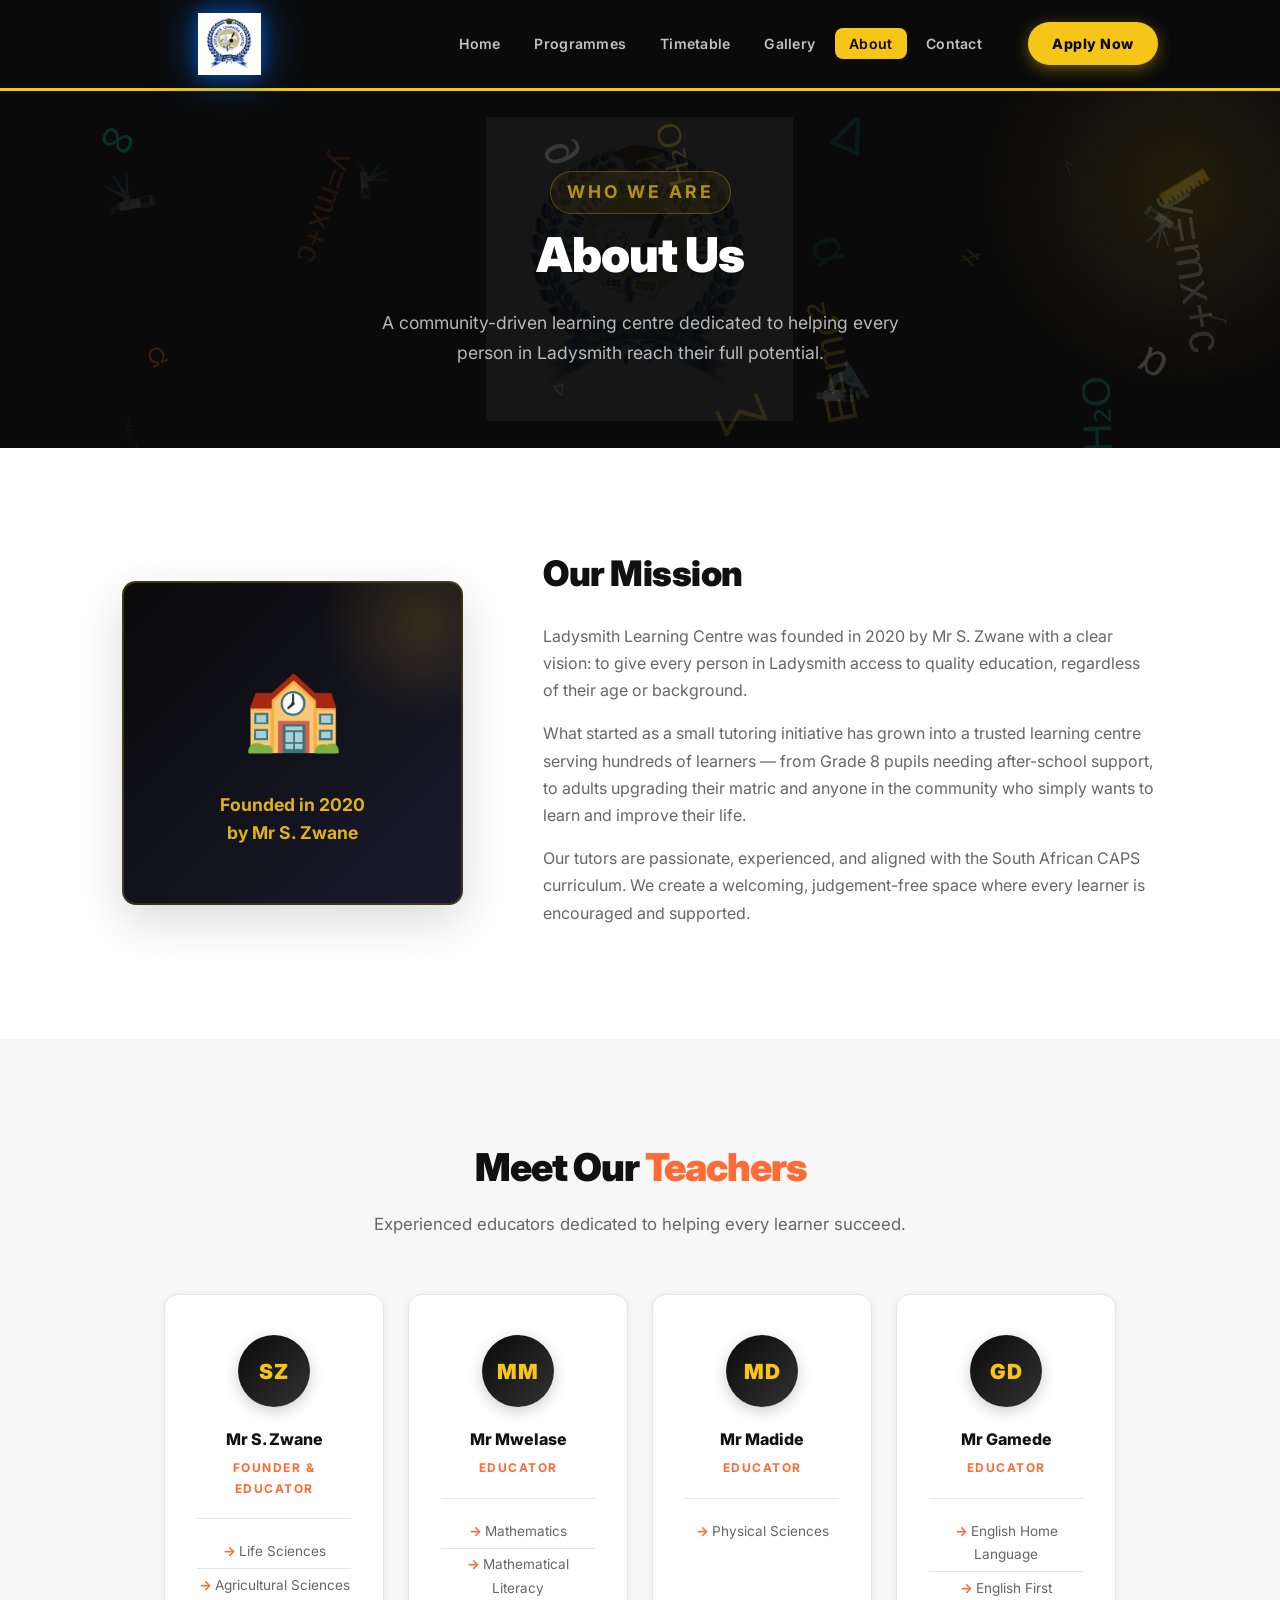
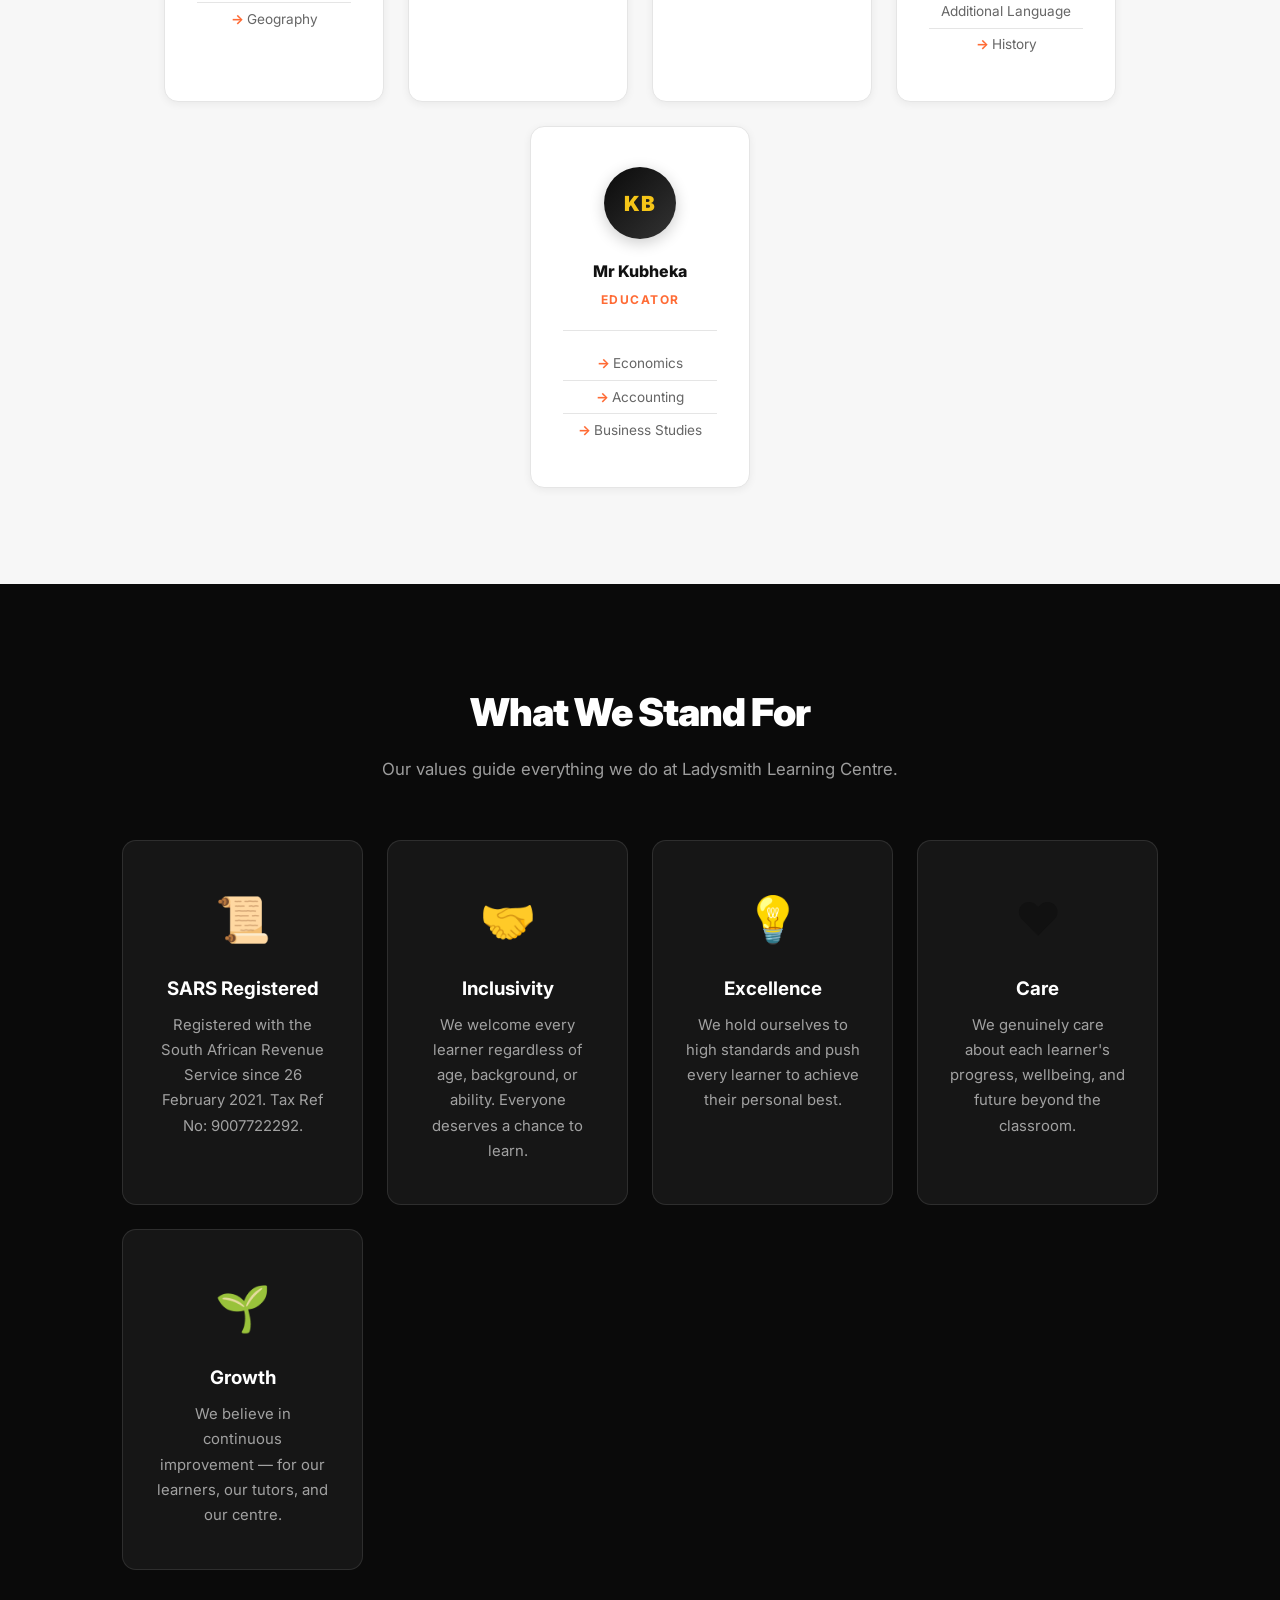
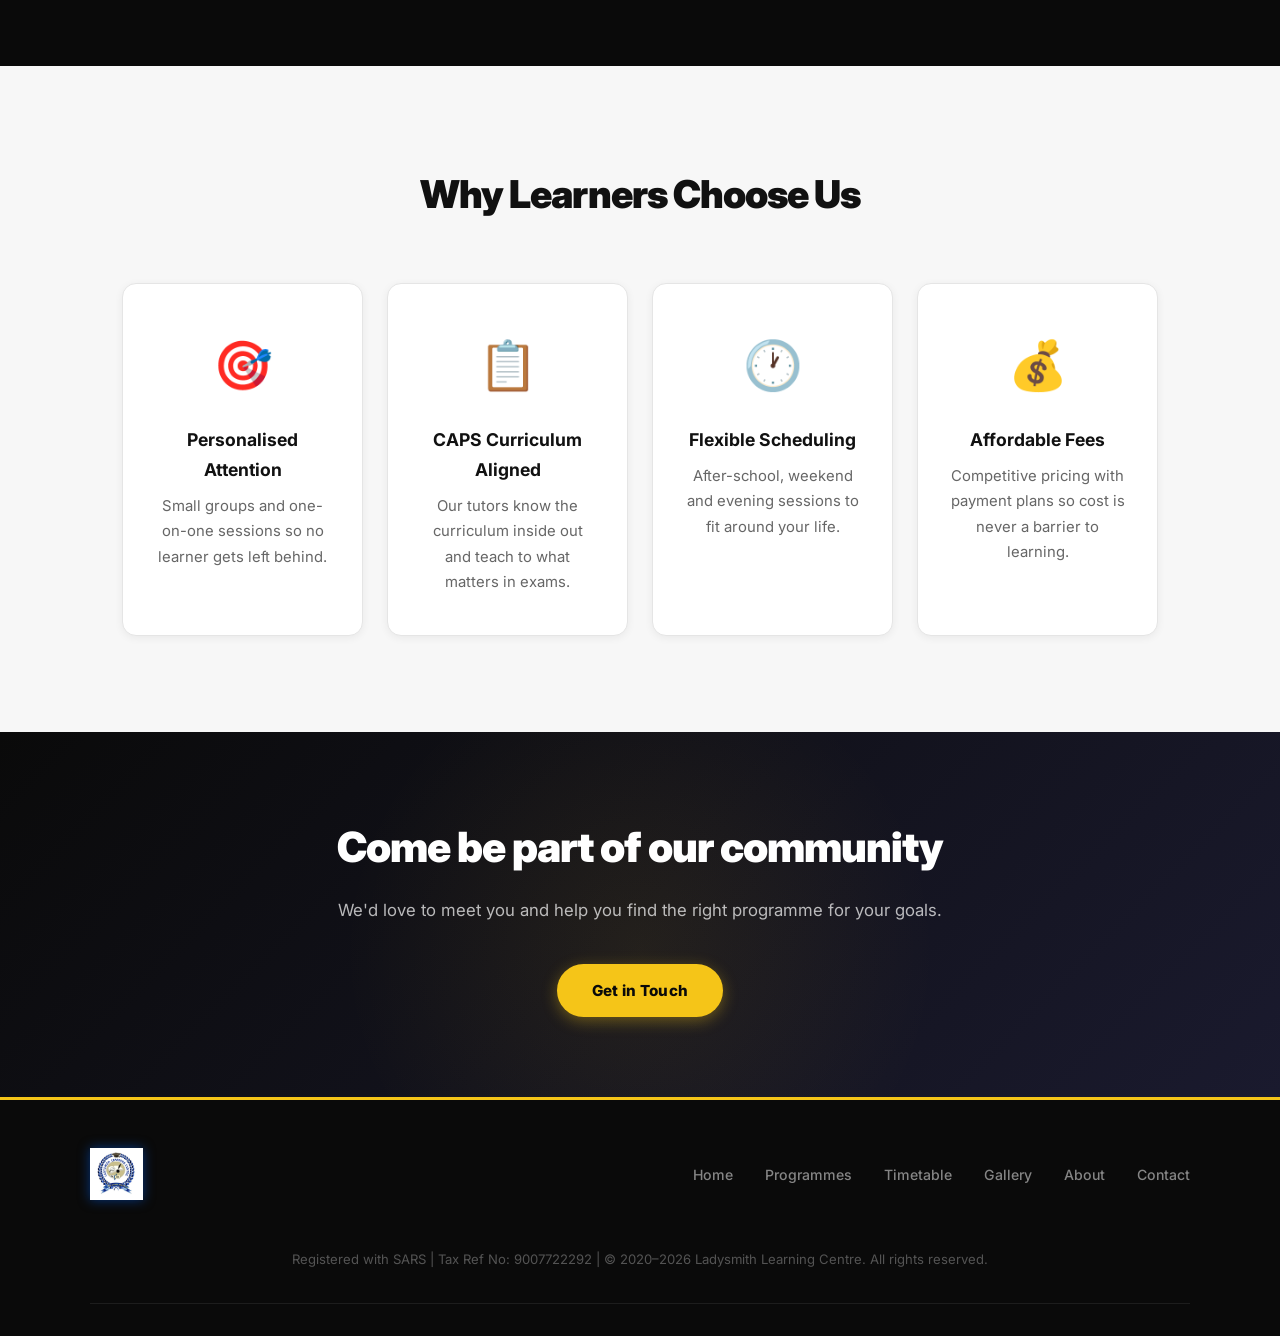
==== about.html @ b659a235 "Initial commit - Ladysmith Learning Centre website" ====
<!DOCTYPE html>
<html lang="en">
<head>
  <meta charset="UTF-8" />
  <meta name="viewport" content="width=device-width, initial-scale=1.0" />
  <title>About | Ladysmith Learning Centre</title>
  <link rel="stylesheet" href="styles.css" />
</head>
<body>

  <header>
    <nav class="navbar">
      <a href="index.html" class="logo">
        <img src="logo.png" alt="Ladysmith Learning Centre" class="logo-img" />
      </a>
      <ul class="nav-links">
        <li><a href="index.html">Home</a></li>
        <li><a href="programmes.html">Programmes</a></li>
        <li><a href="timetable.html">Timetable</a></li>
        <li><a href="gallery.html">Gallery</a></li>
        <li><a href="about.html" class="active">About</a></li>
        <li><a href="contact.html">Contact</a></li>
      </ul>
      <a href="apply.html" class="enroll-btn">Apply Now</a>
      <button class="menu-toggle" aria-label="Toggle menu" onclick="toggleMenu()">&#9776;</button>
    </nav>
    <ul class="mobile-menu" id="mobileMenu">
      <li><a href="index.html" onclick="toggleMenu()">Home</a></li>
      <li><a href="programmes.html" onclick="toggleMenu()">Programmes</a></li>
      <li><a href="timetable.html" onclick="toggleMenu()">Timetable</a></li>
      <li><a href="gallery.html" onclick="toggleMenu()">Gallery</a></li>
      <li><a href="about.html" onclick="toggleMenu()">About</a></li>
      <li><a href="contact.html" onclick="toggleMenu()">Contact</a></li>
      <li><a href="contact.html" onclick="toggleMenu()">Enrol Now</a></li>
    </ul>
  </header>

  <!-- Page Hero -->
  <section class="page-hero">
    <canvas id="heroCanvas"></canvas>
    <div class="container">
      <p class="hero-tag">Who We Are</p>
      <h1>About Us</h1>
      <p>A community-driven learning centre dedicated to helping every person in Ladysmith reach their full potential.</p>
    </div>
  </section>

  <!-- Mission -->
  <section class="about-mission">
    <div class="container about-grid fade-up">
      <div class="about-visual-box">
        <span>🏫</span>
        <p>Founded in 2020<br />by Mr S. Zwane</p>
      </div>
      <div class="about-text">
        <h2>Our Mission</h2>
        <p>Ladysmith Learning Centre was founded in 2020 by Mr S. Zwane with a clear vision: to give every person in Ladysmith access to quality education, regardless of their age or background.</p>
        <p>What started as a small tutoring initiative has grown into a trusted learning centre serving hundreds of learners — from Grade 8 pupils needing after-school support, to adults upgrading their matric and anyone in the community who simply wants to learn and improve their life.</p>
        <p>Our tutors are passionate, experienced, and aligned with the South African CAPS curriculum. We create a welcoming, judgement-free space where every learner is encouraged and supported.</p>
      </div>
    </div>
  </section>

  <!-- Team -->
  <section class="team">
    <div class="container">
      <div class="section-header">
        <h2>Meet Our <span>Teachers</span></h2>
        <p>Experienced educators dedicated to helping every learner succeed.</p>
      </div>
      <div class="team-grid">
        <div class="team-card fade-up">
          <div class="team-avatar">SZ</div>
          <h3>Mr S. Zwane</h3>
          <p class="team-role">Founder & Educator</p>
          <ul class="team-subjects">
            <li>Life Sciences</li>
            <li>Agricultural Sciences</li>
            <li>Geography</li>
          </ul>
        </div>
        <div class="team-card fade-up">
          <div class="team-avatar">MM</div>
          <h3>Mr Mwelase</h3>
          <p class="team-role">Educator</p>
          <ul class="team-subjects">
            <li>Mathematics</li>
            <li>Mathematical Literacy</li>
          </ul>
        </div>
        <div class="team-card fade-up">
          <div class="team-avatar">MD</div>
          <h3>Mr Madide</h3>
          <p class="team-role">Educator</p>
          <ul class="team-subjects">
            <li>Physical Sciences</li>
          </ul>
        </div>
        <div class="team-card fade-up">
          <div class="team-avatar">GD</div>
          <h3>Mr Gamede</h3>
          <p class="team-role">Educator</p>
          <ul class="team-subjects">
            <li>English Home Language</li>
            <li>English First Additional Language</li>
            <li>History</li>
          </ul>
        </div>
        <div class="team-card fade-up">
          <div class="team-avatar">KB</div>
          <h3>Mr Kubheka</h3>
          <p class="team-role">Educator</p>
          <ul class="team-subjects">
            <li>Economics</li>
            <li>Accounting</li>
            <li>Business Studies</li>
          </ul>
        </div>
      </div>
    </div>
  </section>

  <!-- Values -->
  <section class="values">
    <div class="container">
      <div class="section-header">
        <h2>What We Stand For</h2>
        <p>Our values guide everything we do at Ladysmith Learning Centre.</p>
      </div>
      <div class="values-grid">
        <div class="value-card">
          <span class="value-icon">📜</span>
          <h3>SARS Registered</h3>
          <p>Registered with the South African Revenue Service since 26 February 2021. Tax Ref No: 9007722292.</p>
        </div>
        <div class="value-card">
          <span class="value-icon">🤝</span>
          <h3>Inclusivity</h3>
          <p>We welcome every learner regardless of age, background, or ability. Everyone deserves a chance to learn.</p>
        </div>
        <div class="value-card">
          <span class="value-icon">💡</span>
          <h3>Excellence</h3>
          <p>We hold ourselves to high standards and push every learner to achieve their personal best.</p>
        </div>
        <div class="value-card">
          <span class="value-icon">❤️</span>
          <h3>Care</h3>
          <p>We genuinely care about each learner's progress, wellbeing, and future beyond the classroom.</p>
        </div>
        <div class="value-card">
          <span class="value-icon">🌱</span>
          <h3>Growth</h3>
          <p>We believe in continuous improvement — for our learners, our tutors, and our centre.</p>
        </div>
      </div>
    </div>
  </section>

  <!-- Why Us -->
  <section class="why-us">
    <div class="container">
      <div class="section-header">
        <h2>Why Learners Choose Us</h2>
      </div>
      <div class="features-grid">
        <div class="feature">
          <span class="feature-icon">🎯</span>
          <h3>Personalised Attention</h3>
          <p>Small groups and one-on-one sessions so no learner gets left behind.</p>
        </div>
        <div class="feature">
          <span class="feature-icon">📋</span>
          <h3>CAPS Curriculum Aligned</h3>
          <p>Our tutors know the curriculum inside out and teach to what matters in exams.</p>
        </div>
        <div class="feature">
          <span class="feature-icon">🕐</span>
          <h3>Flexible Scheduling</h3>
          <p>After-school, weekend and evening sessions to fit around your life.</p>
        </div>
        <div class="feature">
          <span class="feature-icon">💰</span>
          <h3>Affordable Fees</h3>
          <p>Competitive pricing with payment plans so cost is never a barrier to learning.</p>
        </div>
      </div>
    </div>
  </section>

  <!-- CTA -->
  <section class="cta">
    <div class="container cta-inner">
      <h2>Come be part of our community</h2>
      <p>We'd love to meet you and help you find the right programme for your goals.</p>
      <a href="contact.html" class="btn-primary">Get in Touch</a>
    </div>
  </section>

  <footer>
    <div class="footer-inner">
      <div class="footer-brand">
        <img src="logo.png" alt="Ladysmith Learning Centre" class="logo-img footer-logo" />
      </div>
      <ul class="footer-links">
        <li><a href="index.html">Home</a></li>
        <li><a href="programmes.html">Programmes</a></li>
        <li><a href="timetable.html">Timetable</a></li>
        <li><a href="gallery.html">Gallery</a></li>
        <li><a href="about.html">About</a></li>
        <li><a href="contact.html">Contact</a></li>
      </ul>
      <p class="footer-copy">Registered with SARS | Tax Ref No: 9007722292 | © 2020–2026 Ladysmith Learning Centre. All rights reserved.</p>
    </div>
  </footer>

  <script src="script.js"></script>
</body>
</html>
---- styles.css ----
@import url('https://fonts.googleapis.com/css2?family=Inter:wght@400;500;600;700;800;900&display=swap');

* { margin: 0; padding: 0; box-sizing: border-box; }

:root {
  --black: #0a0a0a;
  --white: #ffffff;
  --accent: #f5c518;       /* bold gold/yellow */
  --accent2: #ff6b35;      /* energetic orange */
  --accent3: #00c9a7;      /* fresh teal */
  --light-bg: #f7f7f7;
  --text: #111111;
  --text-light: #666666;
  --border: #e5e5e5;
  --radius: 14px;
  --shadow-sm: 0 2px 8px rgba(0,0,0,0.06);
  --shadow-md: 0 6px 24px rgba(0,0,0,0.1);
  --shadow-lg: 0 16px 48px rgba(0,0,0,0.15);
}

body {
  font-family: 'Inter', 'Segoe UI', sans-serif;
  color: var(--text);
  line-height: 1.7;
  background: var(--white);
  overflow-x: hidden;
}

a { text-decoration: none; color: inherit; }

.container { max-width: 1100px; margin: 0 auto; padding: 0 2rem; }

/* ── NAVBAR ── */
header {
  background: var(--black);
  position: sticky;
  top: 0;
  z-index: 100;
  border-bottom: 3px solid var(--accent);
}

.navbar {
  max-width: 1100px;
  margin: 0 auto;
  padding: 0.8rem 2rem;
  display: flex;
  align-items: center;
  gap: 2rem;
}

.logo { display: flex; align-items: center; margin: 0 auto; }

.logo-img {
  height: 62px;
  width: auto;
  display: block;
  filter: drop-shadow(0 0 8px rgba(0,80,200,0.8)) drop-shadow(0 0 20px rgba(0,120,255,0.5));
  transition: filter 0.3s;
}

.logo-img:hover {
  filter: drop-shadow(0 0 14px rgba(0,100,255,1)) drop-shadow(0 0 30px rgba(0,150,255,0.7));
}

.footer-logo { height: 52px; filter: drop-shadow(0 0 6px rgba(0,80,200,0.6)); }

.nav-links {
  display: flex;
  list-style: none;
  gap: 0.3rem;
  margin-left: auto;
}

.nav-links a {
  color: rgba(255,255,255,0.75);
  font-weight: 600;
  font-size: 0.88rem;
  letter-spacing: 0.3px;
  padding: 0.45rem 0.9rem;
  border-radius: 8px;
  transition: all 0.2s;
}

.nav-links a:hover,
.nav-links a.active {
  color: var(--black);
  background: var(--accent);
}

.enroll-btn {
  background: var(--accent);
  color: var(--black);
  padding: 0.6rem 1.5rem;
  border-radius: 50px;
  font-weight: 800;
  font-size: 0.88rem;
  letter-spacing: 0.5px;
  transition: all 0.3s;
  white-space: nowrap;
  box-shadow: 0 4px 15px rgba(245,197,24,0.4);
}

.enroll-btn:hover {
  background: #ffd700;
  transform: translateY(-2px);
  box-shadow: 0 8px 25px rgba(245,197,24,0.6);
}

.menu-toggle {
  display: none;
  background: none;
  border: none;
  font-size: 1.8rem;
  cursor: pointer;
  color: var(--accent);
  margin-left: auto;
}

.mobile-menu {
  display: none;
  list-style: none;
  background: var(--black);
  border-top: 1px solid rgba(255,255,255,0.1);
}

.mobile-menu li { border-bottom: 1px solid rgba(255,255,255,0.07); }
.mobile-menu li:last-child { border-bottom: none; }
.mobile-menu a {
  display: block;
  padding: 0.9rem 2rem;
  color: rgba(255,255,255,0.8);
  font-weight: 600;
  font-size: 0.95rem;
  transition: color 0.2s;
}
.mobile-menu a:hover { color: var(--accent); }
.mobile-menu.active { display: block; }

/* ── BUTTONS ── */
.btn-primary {
  display: inline-block;
  background: var(--accent);
  color: var(--black);
  padding: 0.85rem 2.2rem;
  border-radius: 50px;
  font-weight: 800;
  font-size: 0.95rem;
  letter-spacing: 0.3px;
  transition: all 0.3s;
  box-shadow: 0 4px 15px rgba(245,197,24,0.35);
}
.btn-primary:hover {
  background: #ffd700;
  transform: translateY(-3px);
  box-shadow: 0 8px 28px rgba(245,197,24,0.55);
}

.btn-outline {
  display: inline-block;
  background: transparent;
  color: var(--white);
  border: 2px solid rgba(255,255,255,0.6);
  padding: 0.85rem 2.2rem;
  border-radius: 50px;
  font-weight: 700;
  font-size: 0.95rem;
  transition: all 0.3s;
}
.btn-outline:hover {
  background: var(--white);
  color: var(--black);
  border-color: var(--white);
}

.full-width { width: 100%; text-align: center; border: none; cursor: pointer; font-size: 1rem; }

/* ── SECTION HEADER ── */
.section-header { text-align: center; margin-bottom: 3.5rem; }

.section-header h2 {
  font-size: 2.4rem;
  color: var(--text);
  margin-bottom: 0.6rem;
  font-weight: 900;
  letter-spacing: -1px;
}

.section-header h2 span {
  color: var(--accent2);
  position: relative;
}

.section-header p {
  color: var(--text-light);
  font-size: 1.05rem;
  max-width: 560px;
  margin: 0 auto;
}

/* ── HERO ── */
.hero {
  background: var(--black);
  color: var(--white);
  padding: 7rem 2rem 6rem;
  position: relative;
  overflow: hidden;
}

.hero::before {
  content: '';
  position: absolute;
  top: -150px; right: -150px;
  width: 500px; height: 500px;
  border-radius: 50%;
  background: radial-gradient(circle, rgba(245,197,24,0.12) 0%, transparent 70%);
  pointer-events: none;
}

.hero::after {
  content: '';
  position: absolute;
  bottom: -100px; left: -100px;
  width: 400px; height: 400px;
  border-radius: 50%;
  background: radial-gradient(circle, rgba(0,201,167,0.08) 0%, transparent 70%);
  pointer-events: none;
}

.hero canvas,
.page-hero canvas {
  position: absolute;
  top: 0; left: 0;
  width: 100%; height: 100%;
  pointer-events: none;
  z-index: 0;
}

.hero-inner {
  max-width: 1100px;
  margin: 0 auto;
  display: flex;
  align-items: center;
  gap: 4rem;
  position: relative;
  z-index: 1;
}

.hero-tag {
  display: inline-block;
  font-size: 0.75rem;
  text-transform: uppercase;
  letter-spacing: 3px;
  color: var(--accent);
  margin-bottom: 1.2rem;
  font-weight: 700;
  border: 1px solid rgba(245,197,24,0.4);
  padding: 0.35rem 1rem;
  border-radius: 50px;
  background: rgba(245,197,24,0.08);
}

.hero-content { flex: 1.2; }

.hero h1 {
  font-size: 3.8rem;
  line-height: 1.1;
  margin-bottom: 1.2rem;
  font-weight: 900;
  letter-spacing: -2px;
}

.hero h1 em {
  font-style: normal;
  color: var(--accent);
}

.hero-sub {
  font-size: 1.1rem;
  opacity: 0.75;
  margin-bottom: 2.5rem;
  max-width: 460px;
  line-height: 1.8;
}

.hero-buttons { display: flex; gap: 1rem; flex-wrap: wrap; }

.hero-stats { flex: 1; display: grid; gap: 1rem; }

.stat-card {
  background: rgba(255,255,255,0.05);
  border: 1px solid rgba(255,255,255,0.1);
  border-radius: var(--radius);
  padding: 1.4rem 2rem;
  display: flex;
  align-items: center;
  gap: 1.5rem;
  transition: all 0.3s;
}

.stat-card:hover {
  background: rgba(245,197,24,0.1);
  border-color: rgba(245,197,24,0.3);
  transform: translateX(6px);
}

.stat-num {
  font-size: 2.4rem;
  font-weight: 900;
  color: var(--accent);
  letter-spacing: -1px;
}

.stat-label { font-size: 0.9rem; opacity: 0.7; }

/* ── PAGE HERO ── */
.page-hero {
  background: var(--black);
  color: var(--white);
  padding: 5rem 2rem;
  text-align: center;
  position: relative;
  overflow: hidden;
}

.page-hero::before {
  content: '';
  position: absolute;
  top: -100px; right: -100px;
  width: 400px; height: 400px;
  border-radius: 50%;
  background: radial-gradient(circle, rgba(245,197,24,0.1) 0%, transparent 70%);
  pointer-events: none;
}

.page-hero::after {
  content: '';
  position: absolute;
  inset: 0;
  background: url('logo.png') center/auto 85% no-repeat;
  opacity: 0.05;
  pointer-events: none;
  z-index: 0;
}

.page-hero .container { position: relative; z-index: 1; }

.page-hero h1 {
  font-size: 3rem;
  margin-bottom: 0.8rem;
  font-weight: 900;
  letter-spacing: -1px;
}

.page-hero p { font-size: 1.1rem; opacity: 0.7; max-width: 560px; margin: 0 auto; }

/* ── WHY US ── */
.why-us { padding: 6rem 2rem; background: var(--light-bg); }

.features-grid {
  display: grid;
  grid-template-columns: repeat(auto-fit, minmax(230px, 1fr));
  gap: 1.5rem;
}

.feature {
  background: var(--white);
  padding: 2.5rem 2rem;
  border-radius: var(--radius);
  box-shadow: var(--shadow-sm);
  text-align: center;
  transition: all 0.3s;
  border: 1px solid var(--border);
  position: relative;
  overflow: hidden;
}

.feature::before {
  content: '';
  position: absolute;
  top: 0; left: 0; right: 0;
  height: 4px;
  background: linear-gradient(90deg, var(--accent), var(--accent2));
  transform: scaleX(0);
  transition: transform 0.3s;
}

.feature:hover::before { transform: scaleX(1); }
.feature:hover { transform: translateY(-8px); box-shadow: var(--shadow-lg); }

.feature-icon { font-size: 3rem; display: block; margin-bottom: 1.2rem; }
.feature h3 { color: var(--text); margin-bottom: 0.6rem; font-size: 1.1rem; font-weight: 700; }
.feature p { color: var(--text-light); font-size: 0.93rem; }

/* ── PROGRAMMES PREVIEW ── */
.programmes-preview { padding: 6rem 2rem; }

.preview-grid {
  display: grid;
  grid-template-columns: repeat(auto-fit, minmax(300px, 1fr));
  gap: 2rem;
}

.preview-card {
  background: var(--white);
  border: 1px solid var(--border);
  border-radius: var(--radius);
  padding: 2.5rem;
  transition: all 0.3s;
  position: relative;
  overflow: hidden;
}

.preview-card::before {
  content: '';
  position: absolute;
  top: 0; left: 0;
  width: 4px; height: 100%;
  background: linear-gradient(180deg, var(--accent), var(--accent2));
  transform: scaleY(0);
  transition: transform 0.3s;
  transform-origin: top;
}

.preview-card:hover::before { transform: scaleY(1); }
.preview-card:hover { transform: translateY(-8px); box-shadow: var(--shadow-lg); border-color: transparent; }

.preview-icon { font-size: 3rem; margin-bottom: 1.2rem; display: block; }
.preview-card h3 { color: var(--text); margin-bottom: 0.8rem; font-size: 1.25rem; font-weight: 800; }
.preview-card p { color: var(--text-light); font-size: 0.95rem; margin-bottom: 1.5rem; }

.card-link {
  color: var(--accent2);
  font-weight: 700;
  font-size: 0.9rem;
  display: inline-flex;
  align-items: center;
  gap: 0.4rem;
  transition: gap 0.2s;
}
.card-link:hover { gap: 0.8rem; }

/* ── CTA ── */
.cta {
  background: linear-gradient(135deg, var(--black) 0%, #1a1a2e 100%);
  color: var(--white);
  padding: 5rem 2rem;
  position: relative;
  overflow: hidden;
}

.cta::before {
  content: '';
  position: absolute;
  top: -80px; left: 50%;
  transform: translateX(-50%);
  width: 600px; height: 600px;
  border-radius: 50%;
  background: radial-gradient(circle, rgba(245,197,24,0.08) 0%, transparent 70%);
  pointer-events: none;
}

.cta-inner { text-align: center; position: relative; z-index: 1; }
.cta h2 { font-size: 2.6rem; margin-bottom: 0.8rem; font-weight: 900; letter-spacing: -1px; }
.cta p { opacity: 0.7; margin-bottom: 2.5rem; font-size: 1.05rem; }

/* ── PROGRAMMES DETAIL ── */
.programmes-detail { padding: 6rem 2rem; }

.programme-block {
  display: grid;
  grid-template-columns: 1.2fr 1fr;
  gap: 4rem;
  align-items: start;
  margin-bottom: 3rem;
}

.programme-block.reverse { direction: rtl; }
.programme-block.reverse > * { direction: ltr; }

.prog-icon { font-size: 3.5rem; margin-bottom: 1rem; display: block; }

.programme-info h2 {
  font-size: 2rem;
  color: var(--text);
  margin-bottom: 0.6rem;
  font-weight: 900;
  letter-spacing: -0.5px;
}

.programme-info p { color: var(--text-light); margin-bottom: 1rem; font-size: 1rem; }
.programme-info .btn-primary { margin-top: 0.8rem; }

.badge {
  display: inline-block;
  background: var(--accent);
  color: var(--black);
  padding: 0.3rem 1rem;
  border-radius: 50px;
  font-size: 0.78rem;
  font-weight: 800;
  letter-spacing: 1px;
  text-transform: uppercase;
  margin-bottom: 1rem;
}

.programme-subjects {
  background: var(--light-bg);
  border-radius: var(--radius);
  padding: 2rem;
  border: 1px solid var(--border);
}

.programme-subjects h4 {
  color: var(--text);
  font-size: 0.75rem;
  margin-bottom: 1.2rem;
  text-transform: uppercase;
  letter-spacing: 2px;
  font-weight: 800;
}

.programme-subjects ul { list-style: none; }
.programme-subjects li {
  padding: 0.55rem 0;
  border-bottom: 1px solid var(--border);
  color: var(--text-light);
  font-size: 0.93rem;
}
.programme-subjects li:last-child { border-bottom: none; }
.programme-subjects li::before { content: "→ "; color: var(--accent2); font-weight: 700; }

.divider { border: none; border-top: 1px solid var(--border); margin: 4rem 0; }

/* ── ABOUT PAGE ── */
.about-mission { padding: 6rem 2rem; }

.about-grid {
  display: grid;
  grid-template-columns: 1fr 1.8fr;
  gap: 5rem;
  align-items: center;
}

.about-visual-box {
  background: linear-gradient(135deg, var(--black) 0%, #1a1a2e 100%);
  color: var(--white);
  border-radius: var(--radius);
  padding: 3.5rem 2rem;
  text-align: center;
  box-shadow: var(--shadow-lg);
  position: relative;
  overflow: hidden;
  border: 2px solid rgba(245,197,24,0.2);
}

.about-visual-box::before {
  content: '';
  position: absolute;
  top: -60px; right: -60px;
  width: 200px; height: 200px;
  border-radius: 50%;
  background: radial-gradient(circle, rgba(245,197,24,0.15) 0%, transparent 70%);
}

.about-visual-box span { font-size: 5rem; display: block; margin-bottom: 1rem; position: relative; z-index: 1; }
.about-visual-box p { font-size: 1.1rem; font-weight: 700; line-height: 1.6; opacity: 0.9; position: relative; z-index: 1; color: var(--accent); }

.about-text h2 { font-size: 2.2rem; color: var(--text); margin-bottom: 1.2rem; font-weight: 900; letter-spacing: -0.5px; }
.about-text p { color: var(--text-light); margin-bottom: 1rem; font-size: 1rem; }

.values { padding: 6rem 2rem; background: var(--black); }
.values .section-header h2 { color: var(--white); }
.values .section-header p { color: rgba(255,255,255,0.6); }

.values-grid {
  display: grid;
  grid-template-columns: repeat(auto-fit, minmax(230px, 1fr));
  gap: 1.5rem;
}

.value-card {
  background: rgba(255,255,255,0.05);
  padding: 2.5rem 2rem;
  border-radius: var(--radius);
  text-align: center;
  border: 1px solid rgba(255,255,255,0.1);
  transition: all 0.3s;
}

.value-card:hover {
  background: rgba(245,197,24,0.1);
  border-color: rgba(245,197,24,0.3);
  transform: translateY(-6px);
}

.value-icon { font-size: 2.8rem; display: block; margin-bottom: 1rem; }
.value-card h3 { color: var(--white); margin-bottom: 0.5rem; font-weight: 700; }
.value-card p { color: rgba(255,255,255,0.6); font-size: 0.93rem; }

/* ── CONTACT PAGE ── */
.contact-section { padding: 6rem 2rem; }

.contact-wrapper {
  display: grid;
  grid-template-columns: 1fr 1.6fr;
  gap: 4rem;
  align-items: start;
}

.contact-info h2 { font-size: 1.8rem; color: var(--text); margin-bottom: 2rem; font-weight: 900; }

.info-item {
  display: flex;
  gap: 1.2rem;
  align-items: flex-start;
  margin-bottom: 1.8rem;
  padding: 1.2rem;
  border-radius: var(--radius);
  transition: background 0.2s;
  border: 1px solid transparent;
}

.info-item:hover { background: var(--light-bg); border-color: var(--border); }

.info-icon { font-size: 1.6rem; }
.info-item strong { display: block; color: var(--text); margin-bottom: 0.2rem; font-weight: 700; }
.info-item p { color: var(--text-light); font-size: 0.93rem; }

.enrol-note {
  background: var(--black);
  color: var(--white);
  padding: 1.8rem;
  border-radius: var(--radius);
  margin-top: 2rem;
  border: 1px solid rgba(245,197,24,0.2);
}

.enrol-note h3 { color: var(--accent); margin-bottom: 0.5rem; font-weight: 700; }
.enrol-note p { color: rgba(255,255,255,0.7); font-size: 0.93rem; }

.contact-form {
  background: var(--white);
  padding: 3rem;
  border-radius: var(--radius);
  box-shadow: var(--shadow-lg);
  border: 1px solid var(--border);
}

.contact-form h2 { font-size: 1.8rem; color: var(--text); margin-bottom: 2rem; font-weight: 900; }

.form-row { display: grid; grid-template-columns: 1fr 1fr; gap: 1rem; }

.form-group { margin-bottom: 1.4rem; }

.form-group label {
  display: block;
  font-size: 0.8rem;
  font-weight: 700;
  color: var(--text);
  margin-bottom: 0.5rem;
  text-transform: uppercase;
  letter-spacing: 0.8px;
}

.form-group input,
.form-group select,
.form-group textarea {
  width: 100%;
  padding: 0.85rem 1.1rem;
  border: 2px solid var(--border);
  border-radius: 10px;
  font-family: inherit;
  font-size: 0.95rem;
  color: var(--text);
  background: var(--white);
  transition: border-color 0.2s, box-shadow 0.2s;
}

.form-group input:focus,
.form-group select:focus,
.form-group textarea:focus {
  outline: none;
  border-color: var(--accent);
  box-shadow: 0 0 0 4px rgba(245,197,24,0.12);
}

.form-success {
  display: none;
  margin-top: 1rem;
  padding: 1rem;
  background: rgba(0,201,167,0.1);
  color: #00a085;
  border-radius: 10px;
  text-align: center;
  font-weight: 600;
  border: 1px solid rgba(0,201,167,0.3);
}
.form-success.show { display: block; }

/* ── FOOTER ── */
footer {
  background: var(--black);
  color: var(--white);
  padding: 3rem 2rem 2rem;
  border-top: 3px solid var(--accent);
}

.footer-inner {
  max-width: 1100px;
  margin: 0 auto;
  display: flex;
  align-items: center;
  justify-content: space-between;
  flex-wrap: wrap;
  gap: 1.5rem;
  padding-bottom: 2rem;
  border-bottom: 1px solid rgba(255,255,255,0.08);
}

.footer-brand { display: flex; align-items: center; gap: 0.5rem; }

.footer-links { display: flex; list-style: none; gap: 2rem; flex-wrap: wrap; }

.footer-links a {
  color: rgba(255,255,255,0.5);
  font-size: 0.88rem;
  font-weight: 500;
  transition: color 0.2s;
}
.footer-links a:hover { color: var(--accent); }

.footer-copy {
  color: rgba(255,255,255,0.3);
  font-size: 0.82rem;
  width: 100%;
  text-align: center;
  padding-top: 1.5rem;
}

/* ── TEAM ── */
.team { padding: 6rem 2rem; background: var(--light-bg); }

.team-grid {
  display: flex;
  gap: 1.5rem;
  flex-wrap: wrap;
  justify-content: center;
}

.team-card {
  background: var(--white);
  border: 1px solid var(--border);
  border-radius: var(--radius);
  padding: 2.5rem 2rem;
  text-align: center;
  width: 220px;
  box-shadow: var(--shadow-sm);
  transition: all 0.3s;
  position: relative;
  overflow: hidden;
}

.team-card::after {
  content: '';
  position: absolute;
  bottom: 0; left: 0; right: 0;
  height: 4px;
  background: linear-gradient(90deg, var(--accent), var(--accent2));
  transform: scaleX(0);
  transition: transform 0.3s;
}

.team-card:hover::after { transform: scaleX(1); }
.team-card:hover { transform: translateY(-8px); box-shadow: var(--shadow-lg); }

.team-avatar {
  width: 72px;
  height: 72px;
  background: linear-gradient(135deg, var(--black), #333);
  color: var(--accent);
  border-radius: 50%;
  display: flex;
  align-items: center;
  justify-content: center;
  font-size: 1.3rem;
  font-weight: 900;
  margin: 0 auto 1.2rem;
  letter-spacing: 1px;
  box-shadow: 0 4px 15px rgba(0,0,0,0.2);
}

.team-card h3 { font-size: 1rem; font-weight: 800; color: var(--text); margin-bottom: 0.3rem; }

.team-role {
  font-size: 0.75rem;
  text-transform: uppercase;
  letter-spacing: 1.5px;
  color: var(--accent2);
  margin-bottom: 1.2rem;
  font-weight: 700;
}

.team-subjects { list-style: none; border-top: 1px solid var(--border); padding-top: 1rem; }
.team-subjects li { font-size: 0.85rem; color: var(--text-light); padding: 0.3rem 0; border-bottom: 1px solid var(--border); }
.team-subjects li:last-child { border-bottom: none; }
.team-subjects li::before { content: "→ "; color: var(--accent2); font-weight: 700; }

/* ── PRICING ── */
.pricing { padding: 6rem 2rem; background: var(--black); }
.pricing .section-header h2 { color: var(--white); }
.pricing .section-header p { color: rgba(255,255,255,0.6); }

.pricing-grid {
  display: grid;
  grid-template-columns: repeat(auto-fit, minmax(260px, 1fr));
  gap: 2rem;
  align-items: start;
}

.pricing-card {
  background: rgba(255,255,255,0.05);
  border: 1px solid rgba(255,255,255,0.1);
  border-radius: var(--radius);
  padding: 2.5rem 2rem;
  text-align: center;
  transition: all 0.3s;
  color: var(--white);
}

.pricing-card:hover { transform: translateY(-6px); background: rgba(255,255,255,0.08); }

.pricing-card.featured-price {
  background: var(--accent);
  color: var(--black);
  border-color: var(--accent);
  transform: scale(1.04);
  box-shadow: 0 10px 40px rgba(245,197,24,0.4);
}

.pricing-card.featured-price:hover { transform: scale(1.04) translateY(-6px); }
.pricing-card.featured-price .price-note,
.pricing-card.featured-price .price-list li { color: rgba(0,0,0,0.6); }
.pricing-card.featured-price .price-list { border-top-color: rgba(0,0,0,0.15); }
.pricing-card.featured-price .price-list li { border-bottom-color: rgba(0,0,0,0.1); }
.pricing-card.featured-price .price-list li::before { color: var(--black); }

.pricing-icon { font-size: 2.5rem; display: block; margin-bottom: 1rem; }
.pricing-card h3 { font-size: 1.1rem; font-weight: 800; margin-bottom: 1rem; }

.price {
  font-size: 2.8rem;
  font-weight: 900;
  letter-spacing: -1px;
  margin-bottom: 0.3rem;
  line-height: 1;
}

.price span { font-size: 1rem; font-weight: 400; opacity: 0.6; letter-spacing: 0; }

.price-note {
  font-size: 0.78rem;
  color: rgba(255,255,255,0.5);
  text-transform: uppercase;
  letter-spacing: 1px;
  margin-bottom: 1.5rem;
}

.price-list { list-style: none; border-top: 1px solid rgba(255,255,255,0.1); padding-top: 1.2rem; text-align: left; }
.price-list li { font-size: 0.9rem; color: rgba(255,255,255,0.65); padding: 0.4rem 0; border-bottom: 1px solid rgba(255,255,255,0.07); }
.price-list li:last-child { border-bottom: none; }
.price-list li::before { content: "✓ "; color: var(--accent); font-weight: 700; }

/* ── TIMETABLE ── */
.timetable-section { padding: 5rem 2rem; }

.tt-legend { display: flex; gap: 1.5rem; margin-bottom: 2rem; flex-wrap: wrap; }

.tt-key {
  display: flex;
  align-items: center;
  gap: 0.5rem;
  font-size: 0.85rem;
  font-weight: 700;
  padding: 0.4rem 1rem;
  border-radius: 50px;
}

.tt-key.tt-class { background: var(--black); color: var(--accent); }
.tt-key.tt-break { background: var(--accent2); color: var(--white); }
.tt-key.tt-study { background: var(--light-bg); color: var(--text); border: 1px solid var(--border); }

.tt-wrapper {
  overflow-x: auto;
  border-radius: var(--radius);
  box-shadow: var(--shadow-lg);
  border: 1px solid var(--border);
}

.timetable { width: 100%; border-collapse: collapse; min-width: 860px; font-size: 0.88rem; }

.timetable thead tr { background: var(--black); color: var(--white); }

.timetable th {
  padding: 1rem 0.8rem;
  text-align: center;
  font-weight: 800;
  font-size: 0.78rem;
  text-transform: uppercase;
  letter-spacing: 0.8px;
  border-right: 1px solid rgba(255,255,255,0.1);
}

.timetable th:last-child { border-right: none; }
.timetable tbody tr:nth-child(even) { background: var(--light-bg); }
.timetable tbody tr:hover { background: rgba(245,197,24,0.06); }

.timetable td {
  padding: 0.9rem 0.8rem;
  text-align: center;
  border-right: 1px solid var(--border);
  border-bottom: 1px solid var(--border);
  vertical-align: middle;
  line-height: 1.5;
}

.timetable td:last-child { border-right: none; }
.timetable td small { display: block; color: var(--text-light); font-size: 0.78rem; margin-top: 0.2rem; }

.day-label {
  font-weight: 900;
  font-size: 0.9rem;
  color: var(--text);
  white-space: nowrap;
  background: var(--white) !important;
  border-right: 3px solid var(--accent) !important;
}

.tt-class { background: rgba(245,197,24,0.05); color: var(--text); font-weight: 600; }
.tt-break { background: var(--accent2) !important; color: var(--white) !important; font-weight: 800; font-size: 0.8rem; letter-spacing: 1px; text-transform: uppercase; }
.tt-study { background: #f0fff8 !important; color: var(--accent3) !important; font-style: italic; font-size: 0.82rem; font-weight: 600; }

.tt-note { margin-top: 1.5rem; font-size: 0.88rem; color: var(--text-light); font-style: italic; }

/* ── SLIDESHOW ── */
.slideshow-section { padding: 6rem 2rem; background: var(--black); }
.slideshow-section .section-header h2 { color: var(--white); }
.slideshow-section .section-header p { color: rgba(255,255,255,0.6); }

.slideshow {
  position: relative;
  max-width: 900px;
  margin: 0 auto 2rem;
  border-radius: var(--radius);
  overflow: hidden;
  box-shadow: 0 20px 60px rgba(0,0,0,0.5);
  aspect-ratio: 16 / 9;
  background: #111;
  border: 2px solid rgba(245,197,24,0.2);
}

.slide { position: absolute; inset: 0; opacity: 0; transition: opacity 0.7s ease; }
.slide.active { opacity: 1; }
.slide img { width: 100%; height: 100%; object-fit: cover; display: block; }

.ss-prev, .ss-next {
  position: absolute;
  top: 50%;
  transform: translateY(-50%);
  background: rgba(0,0,0,0.6);
  color: var(--accent);
  border: 2px solid rgba(245,197,24,0.3);
  width: 48px; height: 48px;
  border-radius: 50%;
  font-size: 1.2rem;
  cursor: pointer;
  z-index: 10;
  transition: all 0.2s;
  display: flex;
  align-items: center;
  justify-content: center;
}

.ss-prev { left: 1rem; }
.ss-next { right: 1rem; }
.ss-prev:hover, .ss-next:hover { background: var(--accent); color: var(--black); border-color: var(--accent); }

.ss-dots { position: absolute; bottom: 1rem; left: 50%; transform: translateX(-50%); display: flex; gap: 0.5rem; z-index: 10; }

.ss-dot {
  width: 10px; height: 10px;
  border-radius: 50%;
  background: rgba(255,255,255,0.3);
  cursor: pointer;
  transition: all 0.3s;
  border: none;
}

.ss-dot.active { background: var(--accent); transform: scale(1.3); }

.slideshow-cta { text-align: center; margin-top: 2rem; }

/* ── GALLERY ── */
.gallery-section { padding: 5rem 2rem; }

.gallery-grid {
  display: grid;
  grid-template-columns: repeat(auto-fill, minmax(280px, 1fr));
  gap: 1.2rem;
}

.gallery-item {
  position: relative;
  border-radius: var(--radius);
  overflow: hidden;
  aspect-ratio: 4 / 3;
  cursor: pointer;
  background: #111;
}

.gallery-item img { width: 100%; height: 100%; object-fit: cover; display: block; transition: transform 0.4s ease; }
.gallery-item:hover img { transform: scale(1.06); }

.gallery-overlay {
  position: absolute;
  inset: 0;
  background: rgba(0,0,0,0.5);
  display: flex;
  align-items: center;
  justify-content: center;
  opacity: 0;
  transition: opacity 0.3s;
}

.gallery-item:hover .gallery-overlay { opacity: 1; }

.gallery-overlay span {
  color: var(--accent);
  font-size: 0.9rem;
  font-weight: 800;
  letter-spacing: 2px;
  text-transform: uppercase;
  border: 2px solid var(--accent);
  padding: 0.5rem 1.2rem;
  border-radius: 50px;
}

/* ── LIGHTBOX ── */
.lightbox {
  display: none;
  position: fixed;
  inset: 0;
  background: rgba(0,0,0,0.95);
  z-index: 1000;
  align-items: center;
  justify-content: center;
}

.lightbox.open { display: flex; }
.lightbox img { max-width: 90vw; max-height: 85vh; object-fit: contain; border-radius: 8px; box-shadow: 0 20px 60px rgba(0,0,0,0.5); }

.lb-close {
  position: absolute;
  top: 1.5rem; right: 1.5rem;
  background: rgba(255,255,255,0.1);
  color: var(--white);
  border: none;
  width: 44px; height: 44px;
  border-radius: 50%;
  font-size: 1.1rem;
  cursor: pointer;
  transition: background 0.2s;
}

.lb-close:hover { background: var(--accent); color: var(--black); }

.lb-prev, .lb-next {
  position: absolute;
  top: 50%;
  transform: translateY(-50%);
  background: rgba(255,255,255,0.1);
  color: var(--white);
  border: none;
  width: 52px; height: 52px;
  border-radius: 50%;
  font-size: 1.4rem;
  cursor: pointer;
  transition: all 0.2s;
  display: flex;
  align-items: center;
  justify-content: center;
}

.lb-prev { left: 1.5rem; }
.lb-next { right: 1.5rem; }
.lb-prev:hover, .lb-next:hover { background: var(--accent); color: var(--black); }

/* ── FOUNDER SECTION ── */
.founder-section { padding: 6rem 2rem; background: var(--white); }

.founder-grid {
  display: grid;
  grid-template-columns: 1fr 2fr;
  gap: 5rem;
  align-items: center;
}

.founder-img-box { display: flex; flex-direction: column; align-items: center; gap: 1rem; }

.founder-initials {
  width: 140px; height: 140px;
  background: linear-gradient(135deg, var(--black), #333);
  color: var(--accent);
  border-radius: 50%;
  display: flex;
  align-items: center;
  justify-content: center;
  font-size: 2.8rem;
  font-weight: 900;
  letter-spacing: 2px;
  box-shadow: 0 8px 30px rgba(0,0,0,0.2), 0 0 0 4px rgba(245,197,24,0.2);
}

.founder-badge {
  background: var(--accent);
  color: var(--black);
  padding: 0.4rem 1.2rem;
  border-radius: 50px;
  font-size: 0.78rem;
  font-weight: 800;
  letter-spacing: 1px;
  text-transform: uppercase;
}

.section-tag {
  font-size: 0.75rem;
  text-transform: uppercase;
  letter-spacing: 3px;
  color: var(--accent2);
  font-weight: 700;
  margin-bottom: 0.8rem;
}

.founder-text h2 { font-size: 2rem; font-weight: 900; color: var(--text); margin-bottom: 1.5rem; letter-spacing: -0.5px; line-height: 1.2; }

.founder-text blockquote {
  border-left: 4px solid var(--accent);
  padding: 1.2rem 1.5rem;
  margin: 0 0 1.2rem;
  background: rgba(245,197,24,0.05);
  border-radius: 0 var(--radius) var(--radius) 0;
  font-size: 1.05rem;
  color: var(--text);
  line-height: 1.8;
  font-style: italic;
}

.founder-name { font-weight: 700; color: var(--accent2); font-size: 0.9rem; margin-bottom: 1.5rem; }

/* ── SUBJECTS ── */
.subjects-section { padding: 6rem 2rem; background: var(--light-bg); }

.subjects-grid { display: flex; flex-wrap: wrap; gap: 1rem; justify-content: center; }

.subject-pill {
  background: var(--white);
  border: 2px solid var(--border);
  padding: 0.7rem 1.4rem;
  border-radius: 50px;
  font-size: 0.92rem;
  font-weight: 700;
  color: var(--text);
  transition: all 0.25s;
  box-shadow: var(--shadow-sm);
  cursor: default;
}

.subject-pill:hover {
  background: var(--accent);
  color: var(--black);
  border-color: var(--accent);
  transform: translateY(-4px);
  box-shadow: 0 8px 20px rgba(245,197,24,0.35);
}

/* ── HOW IT WORKS ── */
.how-it-works { padding: 6rem 2rem; background: var(--white); }

.steps-grid {
  display: grid;
  grid-template-columns: repeat(auto-fit, minmax(230px, 1fr));
  gap: 2rem;
}

.step {
  background: var(--white);
  border: 2px solid var(--border);
  border-radius: var(--radius);
  padding: 2.5rem 2rem;
  transition: all 0.3s;
  box-shadow: var(--shadow-sm);
  position: relative;
  overflow: hidden;
}

.step::before {
  content: '';
  position: absolute;
  top: 0; left: 0; right: 0;
  height: 4px;
  background: linear-gradient(90deg, var(--accent), var(--accent2));
  transform: scaleX(0);
  transition: transform 0.3s;
}

.step:hover::before { transform: scaleX(1); }
.step:hover { transform: translateY(-6px); box-shadow: var(--shadow-lg); border-color: transparent; }

.step-num { font-size: 4rem; font-weight: 900; color: rgba(245,197,24,0.15); line-height: 1; margin-bottom: 0.8rem; letter-spacing: -2px; }
.step h3 { font-size: 1.1rem; font-weight: 800; color: var(--text); margin-bottom: 0.6rem; }
.step p { color: var(--text-light); font-size: 0.93rem; line-height: 1.7; }
.step p strong { color: var(--text); }

/* ── INFO STRIP ── */
.info-strip { background: linear-gradient(135deg, var(--black) 0%, #1a1a2e 100%); color: var(--white); padding: 3.5rem 2rem; border-top: 3px solid var(--accent); }

.info-strip-grid {
  display: grid;
  grid-template-columns: repeat(auto-fit, minmax(220px, 1fr));
  gap: 2rem;
}

.info-strip-item { display: flex; gap: 1rem; align-items: flex-start; }
.info-strip-icon { font-size: 1.8rem; flex-shrink: 0; }
.info-strip-item strong { display: block; font-size: 0.75rem; text-transform: uppercase; letter-spacing: 1.5px; color: var(--accent); margin-bottom: 0.3rem; font-weight: 700; }
.info-strip-item p { font-size: 0.93rem; color: rgba(255,255,255,0.8); line-height: 1.5; }

/* ── SCROLL ANIMATIONS ── */
.fade-up { opacity: 0; transform: translateY(30px); transition: opacity 0.6s ease, transform 0.6s ease; }
.fade-up.visible { opacity: 1; transform: translateY(0); }

/* ── RESPONSIVE ── */
@media (max-width: 768px) {
  .nav-links, .enroll-btn { display: none; }
  .menu-toggle { display: block; }

  .hero { padding: 4rem 1.5rem; }
  .hero-inner { flex-direction: column; text-align: center; }
  .hero h1 { font-size: 2.6rem; }
  .hero-sub { max-width: 100%; }
  .hero-buttons { justify-content: center; }
  .hero-stats { grid-template-columns: 1fr 1fr; }

  .programme-block, .programme-block.reverse { grid-template-columns: 1fr; direction: ltr; }
  .about-grid { grid-template-columns: 1fr; gap: 2rem; }
  .contact-wrapper { grid-template-columns: 1fr; }
  .form-row { grid-template-columns: 1fr; }
  .founder-grid { grid-template-columns: 1fr; gap: 2rem; text-align: center; }
  .founder-text blockquote { text-align: left; }
  .steps-grid { grid-template-columns: 1fr; }
  .info-strip-grid { grid-template-columns: 1fr; }

  .footer-inner { flex-direction: column; text-align: center; }
  .footer-links { flex-wrap: wrap; justify-content: center; gap: 1rem; }
  .page-hero h1 { font-size: 2.2rem; }
  .cta h2 { font-size: 1.8rem; }
}

/* ── APPLY PAGE ── */
.apply-section { padding: 5rem 2rem; background: var(--light-bg); }

.apply-wrapper {
  display: grid;
  grid-template-columns: 1fr 2fr;
  gap: 3rem;
  align-items: start;
}

.apply-info {
  background: var(--black);
  color: var(--white);
  border-radius: var(--radius);
  padding: 2.5rem;
  position: sticky;
  top: 100px;
  border: 1px solid rgba(245,197,24,0.2);
}

.apply-info h2 {
  font-size: 1.4rem;
  font-weight: 900;
  color: var(--accent);
  margin-bottom: 2rem;
  padding-bottom: 1rem;
  border-bottom: 1px solid rgba(255,255,255,0.1);
}

.apply-info-block {
  display: flex;
  gap: 1rem;
  align-items: flex-start;
  margin-bottom: 1.5rem;
  padding-bottom: 1.5rem;
  border-bottom: 1px solid rgba(255,255,255,0.07);
}

.apply-info-block:last-of-type { border-bottom: none; }

.apply-info-icon { font-size: 1.5rem; flex-shrink: 0; }

.apply-info-block strong {
  display: block;
  font-size: 0.8rem;
  text-transform: uppercase;
  letter-spacing: 1px;
  color: var(--accent);
  margin-bottom: 0.3rem;
  font-weight: 700;
}

.apply-info-block p { font-size: 0.9rem; color: rgba(255,255,255,0.7); line-height: 1.6; }

.apply-note {
  background: rgba(245,197,24,0.1);
  border: 1px solid rgba(245,197,24,0.25);
  border-radius: 10px;
  padding: 1rem;
  margin-top: 1.5rem;
  font-size: 0.88rem;
  color: rgba(255,255,255,0.8);
  line-height: 1.6;
}

.apply-note strong { color: var(--accent); }

/* Form */
.apply-form {
  background: var(--white);
  padding: 3rem;
  border-radius: var(--radius);
  box-shadow: var(--shadow-lg);
  border: 1px solid var(--border);
}

.apply-form h2 {
  font-size: 1.8rem;
  font-weight: 900;
  color: var(--text);
  margin-bottom: 0.4rem;
}

.form-intro { color: var(--text-light); font-size: 0.9rem; margin-bottom: 2rem; }

.req { color: var(--accent2); font-weight: 700; }

.form-section-title {
  font-size: 0.75rem;
  text-transform: uppercase;
  letter-spacing: 2px;
  font-weight: 800;
  color: var(--accent2);
  margin: 2rem 0 1.2rem;
  padding-bottom: 0.5rem;
  border-bottom: 2px solid var(--light-bg);
}

.field-hint { font-size: 0.82rem; color: var(--text-light); margin-bottom: 0.8rem; }

.checkbox-grid {
  display: grid;
  grid-template-columns: repeat(auto-fill, minmax(200px, 1fr));
  gap: 0.6rem;
  margin-bottom: 0.8rem;
}

.checkbox-item {
  display: flex;
  align-items: center;
  gap: 0.6rem;
  font-size: 0.92rem;
  color: var(--text);
  cursor: pointer;
  padding: 0.5rem 0.8rem;
  border-radius: 8px;
  border: 1px solid var(--border);
  transition: all 0.2s;
  font-weight: 500;
}

.checkbox-item:hover { background: rgba(245,197,24,0.06); border-color: var(--accent); }

.checkbox-item input[type="checkbox"] {
  width: 16px;
  height: 16px;
  accent-color: var(--accent);
  cursor: pointer;
  flex-shrink: 0;
}

.consent-check {
  border: none !important;
  padding: 0 !important;
  font-size: 0.88rem;
  color: var(--text-light);
  line-height: 1.5;
}

.subject-cost {
  font-size: 0.9rem;
  font-weight: 700;
  color: var(--accent2);
  min-height: 1.4rem;
}

.apply-submit {
  margin-top: 1rem;
  padding: 1.1rem;
  font-size: 1.05rem;
  letter-spacing: 0.5px;
}

.form-success {
  display: none;
  margin-top: 2rem;
  padding: 2rem;
  background: rgba(0,201,167,0.08);
  border: 2px solid rgba(0,201,167,0.3);
  border-radius: var(--radius);
  text-align: center;
}

.form-success.show { display: block; }

.success-icon { font-size: 3rem; display: block; margin-bottom: 1rem; }

.form-success h3 {
  font-size: 1.4rem;
  font-weight: 900;
  color: var(--text);
  margin-bottom: 0.5rem;
}

.form-success p { color: var(--text-light); font-size: 0.95rem; line-height: 1.7; }

.active-btn {
  background: var(--accent2) !important;
  box-shadow: 0 4px 15px rgba(255,107,53,0.4) !important;
}

@media (max-width: 768px) {
  .apply-wrapper { grid-template-columns: 1fr; }
  .apply-info { position: static; }
  .apply-form { padding: 2rem 1.5rem; }
  .checkbox-grid { grid-template-columns: 1fr 1fr; }
}
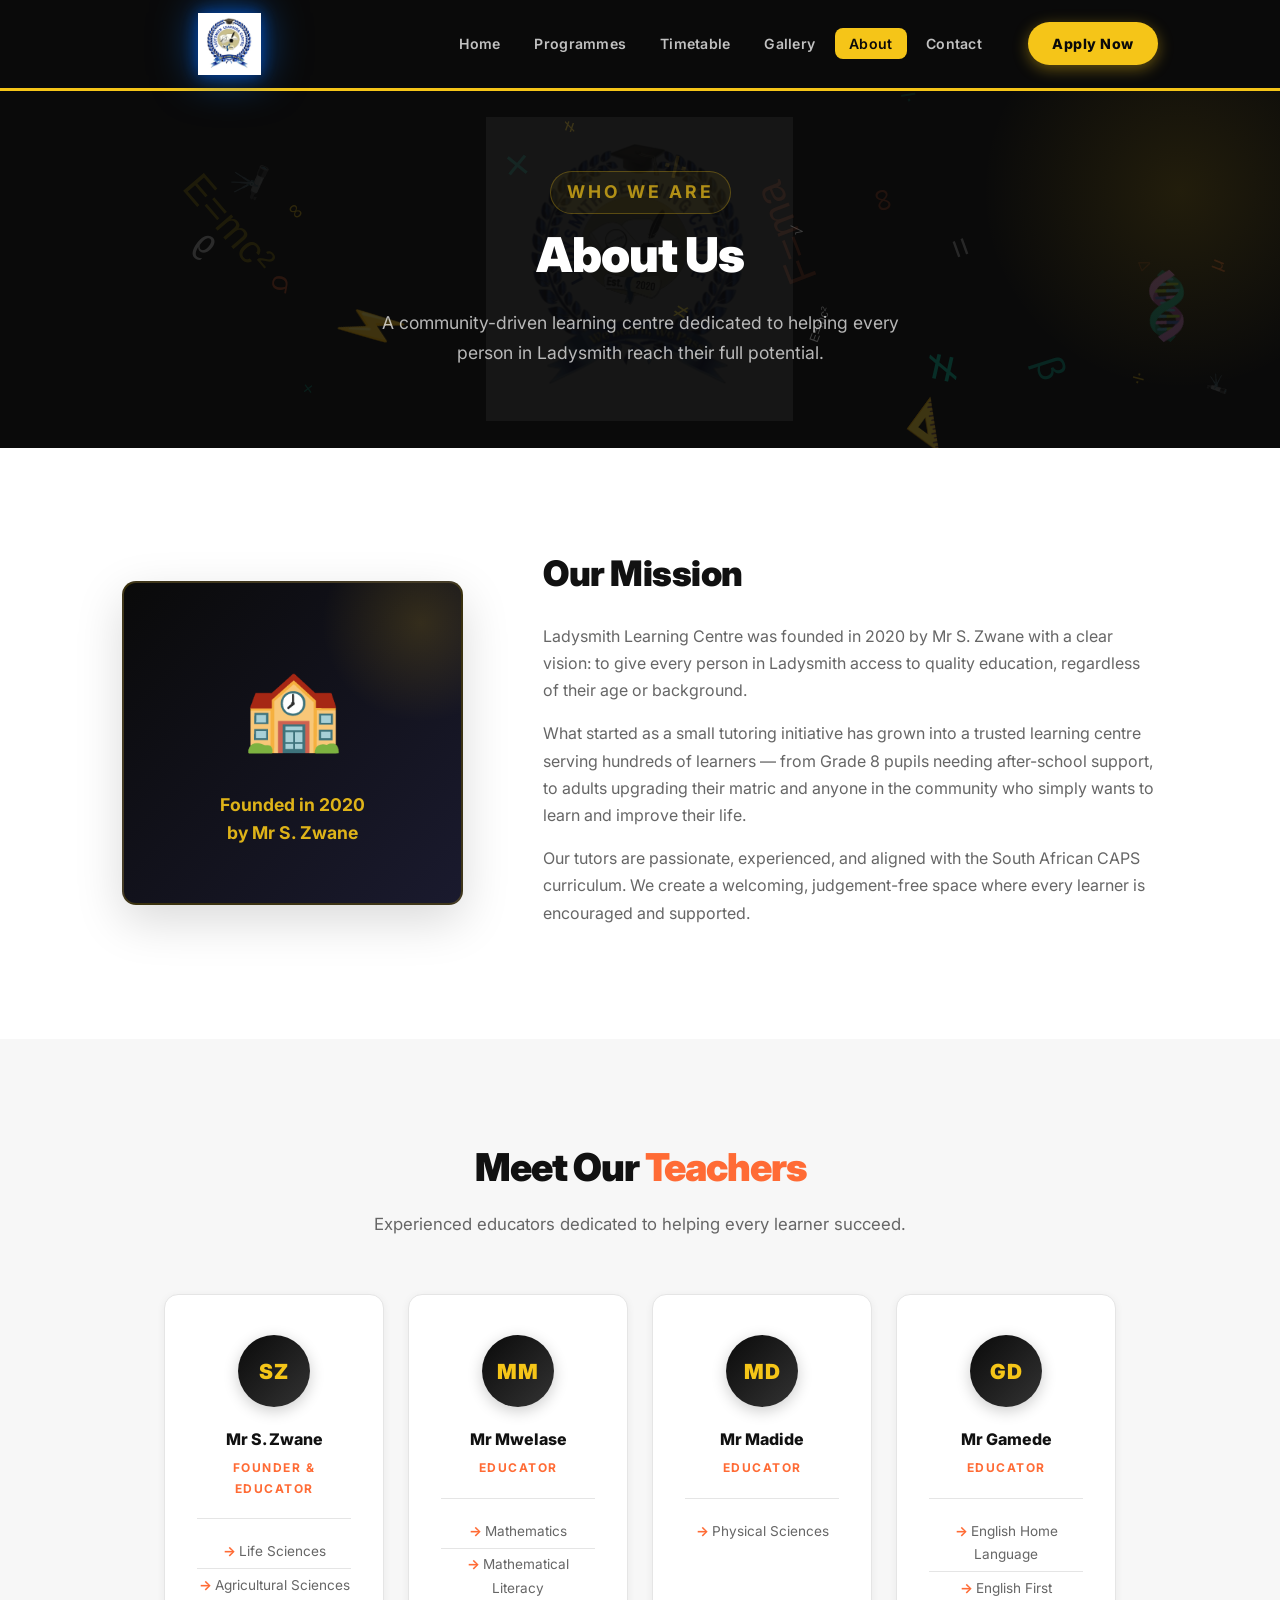
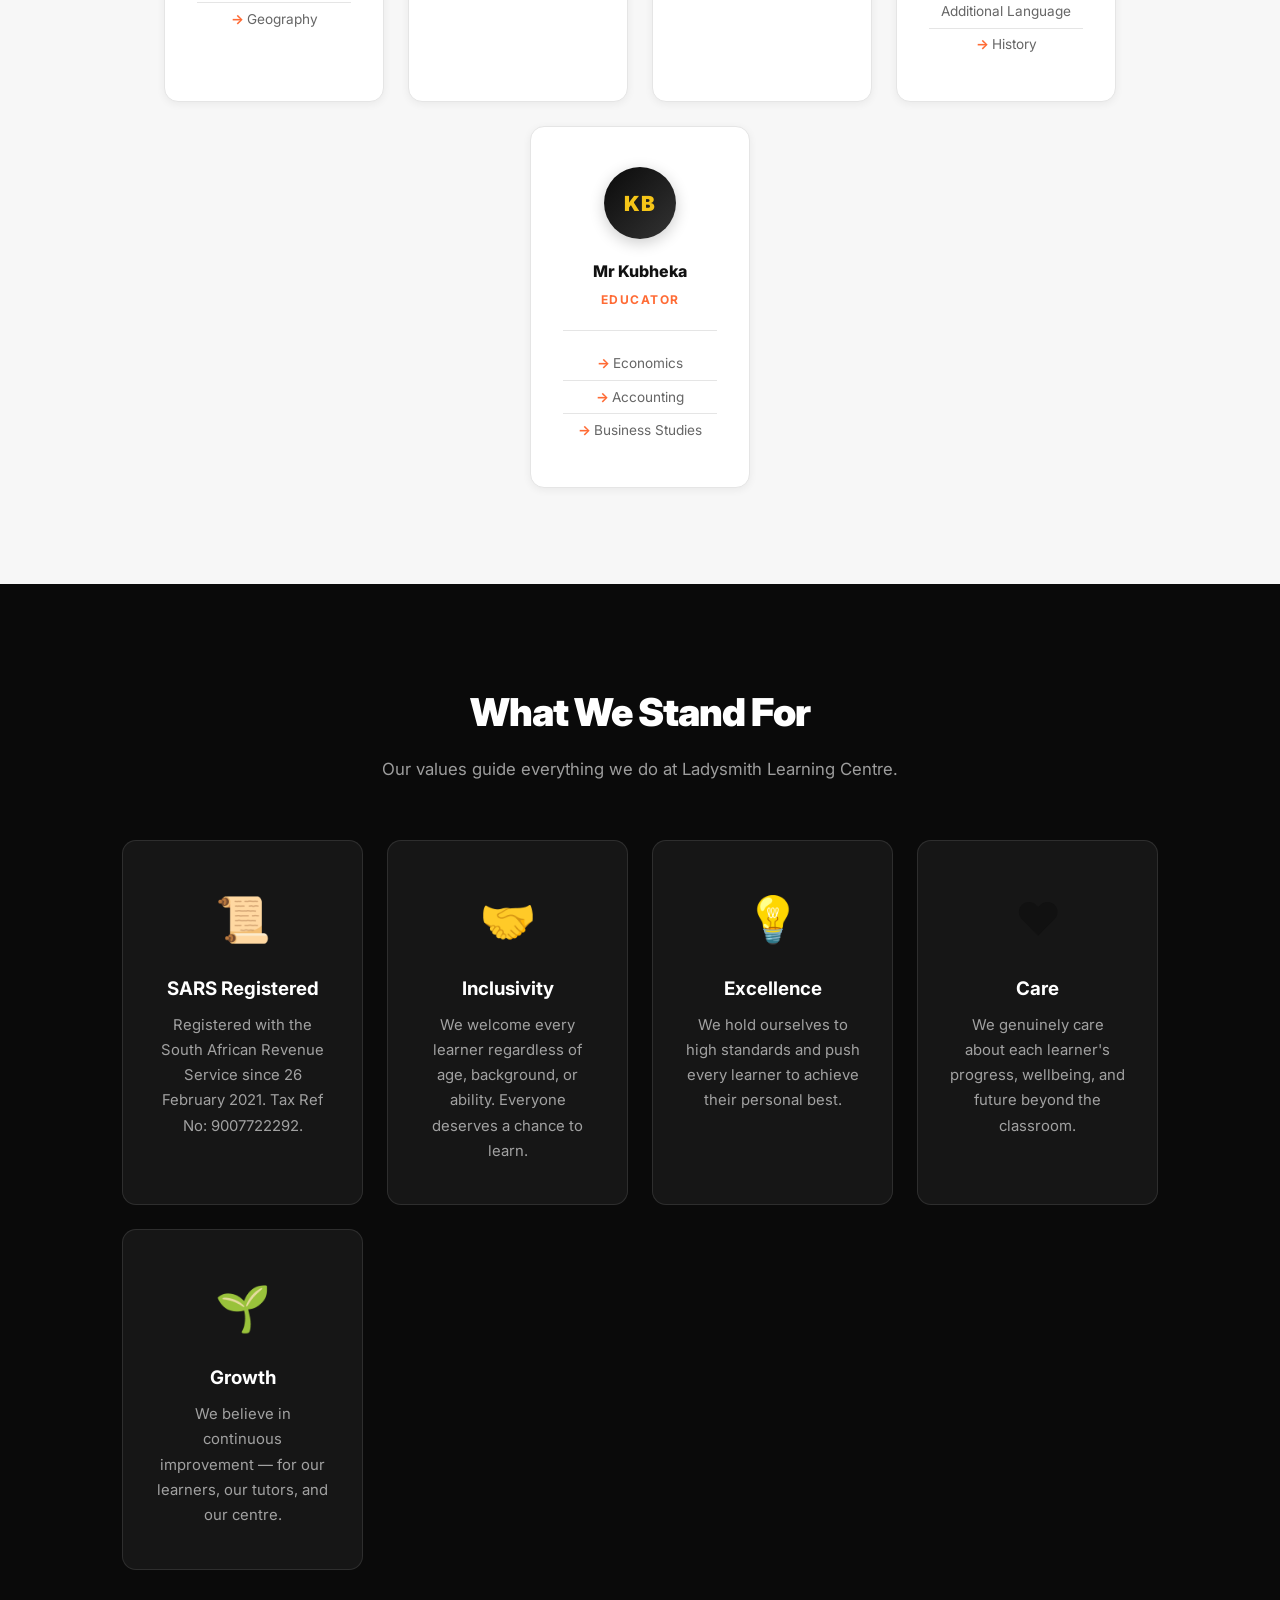
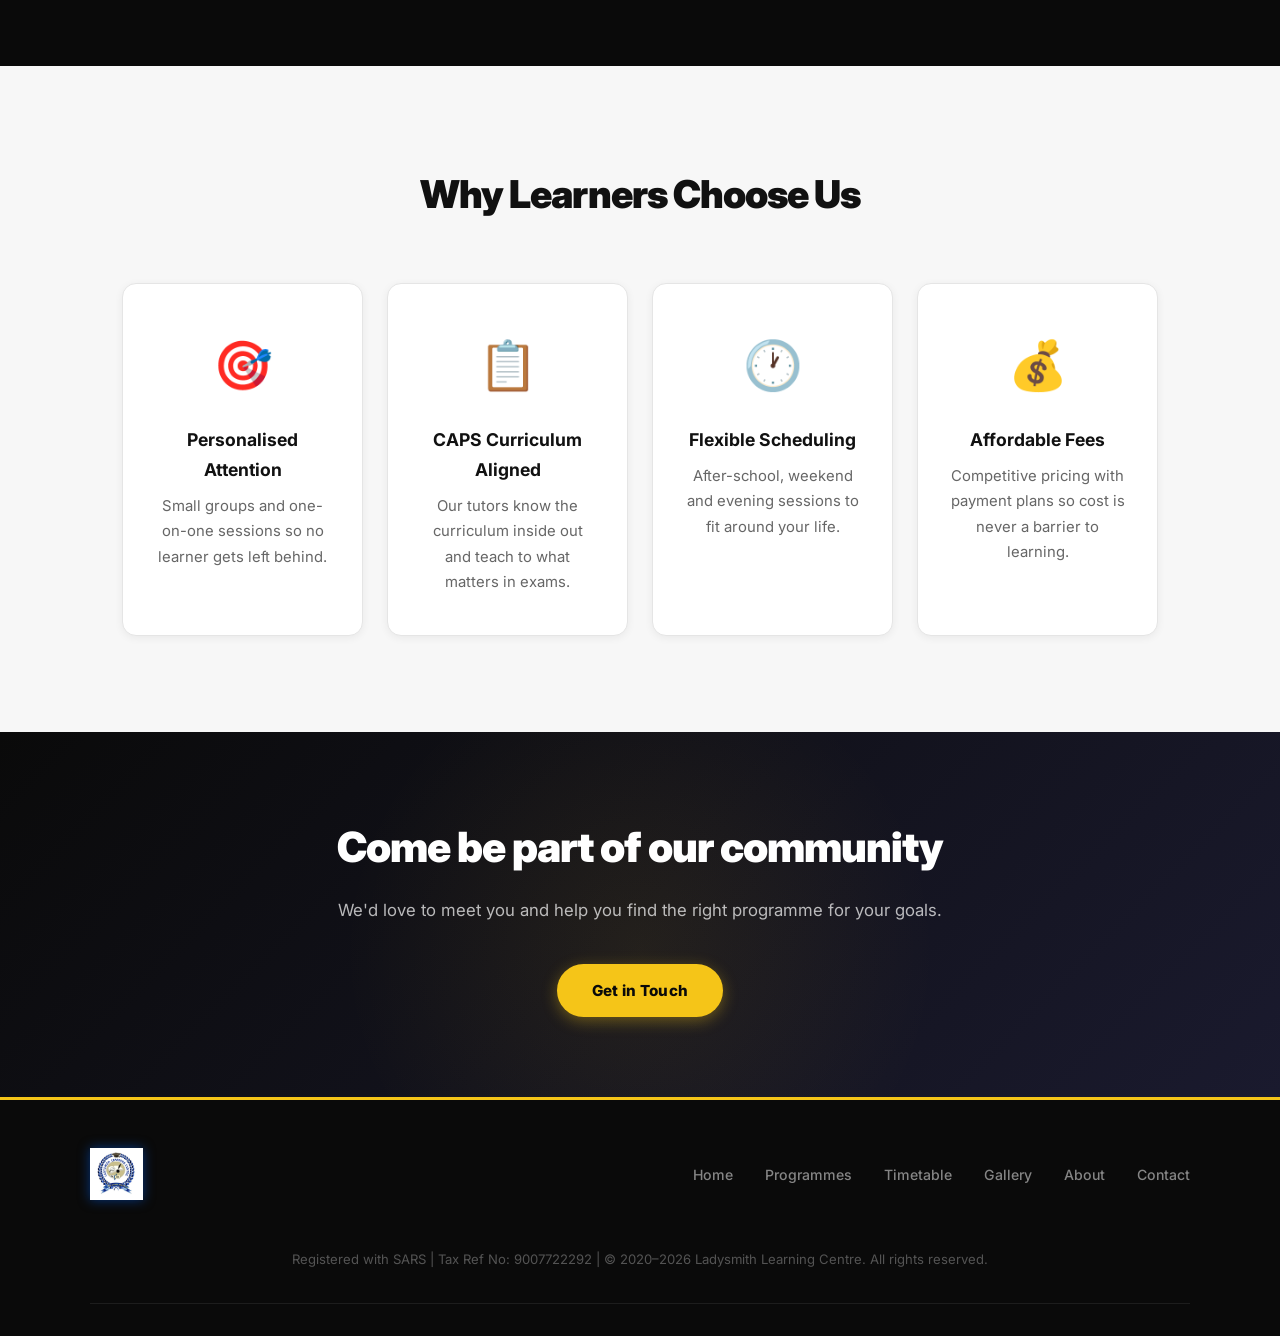
==== commit 23a533e6: "Fix Apply Now button on mobile, improve mobile nav" ====
--- a/about.html
+++ b/about.html
@@ -31,7 +31,7 @@
       <li><a href="gallery.html" onclick="toggleMenu()">Gallery</a></li>
       <li><a href="about.html" onclick="toggleMenu()">About</a></li>
       <li><a href="contact.html" onclick="toggleMenu()">Contact</a></li>
-      <li><a href="contact.html" onclick="toggleMenu()">Enrol Now</a></li>
+      <li><a href="apply.html" onclick="toggleMenu()" class="mobile-enrol">Apply Now</a></li>
     </ul>
   </header>
 
--- a/styles.css
+++ b/styles.css
@@ -136,6 +136,40 @@
 .mobile-menu a:hover { color: var(--accent); }
 .mobile-menu.active { display: block; }
 
+/* Mobile Apply Now button in menu */
+.mobile-menu li:last-child a,
+.mobile-menu .mobile-enrol {
+  display: block;
+  margin: 0.8rem 1.2rem 1rem;
+  background: var(--accent);
+  color: var(--black) !important;
+  text-align: center;
+  border-radius: 50px;
+  font-weight: 900 !important;
+  font-size: 1rem !important;
+  padding: 0.9rem 1.5rem !important;
+  letter-spacing: 0.5px;
+  box-shadow: 0 4px 15px rgba(245,197,24,0.4);
+}
+
+.mobile-menu li:last-child a:hover,
+.mobile-menu .mobile-enrol:hover {
+  background: #ffd700;
+  color: var(--black) !important;
+}
+
+.mobile-enrol {
+  background: var(--accent) !important;
+  color: var(--black) !important;
+  display: block !important;
+  padding: 0.75rem 1.5rem !important;
+  margin: 1rem 1.2rem !important;
+  border-radius: 50px;
+  font-weight: 800 !important;
+  text-align: center;
+  border: none !important;
+}
+
 /* ── BUTTONS ── */
 .btn-primary {
   display: inline-block;
@@ -1240,29 +1274,118 @@
 
 /* ── RESPONSIVE ── */
 @media (max-width: 768px) {
-  .nav-links, .enroll-btn { display: none; }
-  .menu-toggle { display: block; }
-
-  .hero { padding: 4rem 1.5rem; }
-  .hero-inner { flex-direction: column; text-align: center; }
-  .hero h1 { font-size: 2.6rem; }
-  .hero-sub { max-width: 100%; }
-  .hero-buttons { justify-content: center; }
-  .hero-stats { grid-template-columns: 1fr 1fr; }
-
-  .programme-block, .programme-block.reverse { grid-template-columns: 1fr; direction: ltr; }
+  .nav-links { display: none; }
+  .enroll-btn {
+    display: inline-flex !important;
+    align-items: center;
+    padding: 0.55rem 1.1rem;
+    font-size: 0.78rem;
+    margin-left: auto;
+    margin-right: 0.4rem;
+    white-space: nowrap;
+    position: static;
+    transform: none;
+    z-index: 1;
+  }
+  .menu-toggle { display: block; margin-left: 0; }
+  .navbar { padding: 0.7rem 1rem; gap: 0.5rem; flex-wrap: nowrap; }
+  .logo { margin: 0; }
+
+  /* Hero */
+  .hero { padding: 3.5rem 1.2rem 3rem; }
+  .hero-inner { flex-direction: column; text-align: center; gap: 2rem; }
+  .hero h1 { font-size: 2.2rem; letter-spacing: -1px; }
+  .hero-sub { max-width: 100%; font-size: 1rem; }
+  .hero-buttons { justify-content: center; flex-direction: column; align-items: center; }
+  .hero-buttons a { width: 100%; max-width: 320px; text-align: center; }
+  .hero-stats { grid-template-columns: 1fr 1fr; gap: 0.8rem; width: 100%; }
+  .stat-card { padding: 1rem 1.2rem; gap: 1rem; }
+  .stat-num { font-size: 1.8rem; }
+
+  /* Page hero */
+  .page-hero { padding: 3.5rem 1.2rem; }
+  .page-hero h1 { font-size: 1.9rem; }
+  .page-hero p { font-size: 0.95rem; }
+
+  /* Sections */
+  .why-us, .programmes-preview, .how-it-works,
+  .subjects-section, .founder-section,
+  .team, .pricing, .cta,
+  .about-mission, .values, .programmes-detail,
+  .contact-section, .gallery-section { padding: 4rem 1.2rem; }
+
+  .section-header { margin-bottom: 2.5rem; }
+  .section-header h2 { font-size: 1.8rem; }
+  .section-header p { font-size: 0.93rem; }
+
+  /* Grids → single column */
+  .programme-block, .programme-block.reverse { grid-template-columns: 1fr; direction: ltr; gap: 2rem; }
   .about-grid { grid-template-columns: 1fr; gap: 2rem; }
-  .contact-wrapper { grid-template-columns: 1fr; }
+  .contact-wrapper { grid-template-columns: 1fr; gap: 2rem; }
   .form-row { grid-template-columns: 1fr; }
   .founder-grid { grid-template-columns: 1fr; gap: 2rem; text-align: center; }
   .founder-text blockquote { text-align: left; }
   .steps-grid { grid-template-columns: 1fr; }
+  .info-strip-grid { grid-template-columns: 1fr 1fr; }
+  .features-grid { grid-template-columns: 1fr 1fr; }
+  .preview-grid { grid-template-columns: 1fr; }
+  .pricing-grid { grid-template-columns: 1fr; }
+  .pricing-card.featured-price { transform: scale(1); }
+  .values-grid { grid-template-columns: 1fr 1fr; }
+  .team-grid { gap: 1rem; }
+  .team-card { width: calc(50% - 0.5rem); min-width: 160px; }
+  .gallery-grid { grid-template-columns: 1fr 1fr; }
+  .checkbox-grid { grid-template-columns: 1fr 1fr; }
+
+  /* Apply page */
+  .apply-section { padding: 3rem 1.2rem; }
+  .apply-wrapper { grid-template-columns: 1fr; gap: 2rem; }
+  .apply-info { position: static; padding: 1.8rem; }
+  .apply-form { padding: 1.8rem 1.2rem; }
+
+  /* Contact form */
+  .contact-form { padding: 2rem 1.2rem; }
+
+  /* Slideshow */
+  .slideshow-section { padding: 4rem 1rem; }
+  .ss-prev, .ss-next { width: 38px; height: 38px; font-size: 1rem; }
+
+  /* Timetable */
+  .timetable-section { padding: 3rem 1rem; }
+  .tt-legend { gap: 0.8rem; }
+
+  /* CTA */
+  .cta { padding: 4rem 1.2rem; }
+  .cta h2 { font-size: 1.7rem; }
+
+  /* Footer */
+  .footer-inner { flex-direction: column; text-align: center; gap: 1rem; }
+  .footer-links { flex-wrap: wrap; justify-content: center; gap: 0.8rem; }
+
+  /* Subjects */
+  .subjects-grid { gap: 0.7rem; }
+  .subject-pill { font-size: 0.85rem; padding: 0.55rem 1.1rem; }
+
+  /* App summary modal */
+  .app-summary-box { padding: 1.5rem 1rem; width: 96%; }
+  .as-header { flex-direction: column; text-align: center; }
+  .as-title-bar { flex-direction: column; gap: 0.3rem; font-size: 0.88rem; }
+  .as-footer { flex-direction: column; gap: 1.5rem; }
+  .as-label { width: 45%; font-size: 0.82rem; }
+  .as-value { font-size: 0.85rem; }
+}
+
+/* Very small phones */
+@media (max-width: 420px) {
+  .hero h1 { font-size: 1.9rem; }
+  .hero-stats { grid-template-columns: 1fr; }
+  .features-grid { grid-template-columns: 1fr; }
+  .values-grid { grid-template-columns: 1fr; }
+  .team-card { width: 100%; }
+  .gallery-grid { grid-template-columns: 1fr; }
+  .checkbox-grid { grid-template-columns: 1fr; }
   .info-strip-grid { grid-template-columns: 1fr; }
-
-  .footer-inner { flex-direction: column; text-align: center; }
-  .footer-links { flex-wrap: wrap; justify-content: center; gap: 1rem; }
-  .page-hero h1 { font-size: 2.2rem; }
-  .cta h2 { font-size: 1.8rem; }
+  .page-hero h1 { font-size: 1.7rem; }
 }
 
 /* ── APPLY PAGE ── */
@@ -1364,6 +1487,17 @@
 }
 
 .field-hint { font-size: 0.82rem; color: var(--text-light); margin-bottom: 0.8rem; }
+
+.receipt-note {
+  background: rgba(255,107,53,0.08);
+  border-left: 3px solid var(--accent2);
+  padding: 0.8rem 1rem;
+  margin-top: 0.8rem;
+  border-radius: 6px;
+  font-weight: 600;
+  color: var(--text);
+  line-height: 1.6;
+}
 
 .checkbox-grid {
   display: grid;
@@ -1452,3 +1586,256 @@
   .apply-form { padding: 2rem 1.5rem; }
   .checkbox-grid { grid-template-columns: 1fr 1fr; }
 }
+
+
+/* ── APPLICATION SUMMARY MODAL (PDF) ── */
+#appSummaryModal {
+  position: fixed;
+  inset: 0;
+  z-index: 9999;
+  display: flex;
+  align-items: center;
+  justify-content: center;
+}
+
+.app-summary-overlay {
+  position: absolute;
+  inset: 0;
+  background: rgba(0,0,0,0.85);
+  backdrop-filter: blur(4px);
+}
+
+.app-summary-box {
+  position: relative;
+  z-index: 2;
+  background: var(--white);
+  border-radius: var(--radius);
+  max-width: 900px;
+  width: 92%;
+  max-height: 90vh;
+  overflow-y: auto;
+  box-shadow: 0 20px 80px rgba(0,0,0,0.5);
+  padding: 2rem;
+}
+
+.app-summary-close {
+  position: absolute;
+  top: 1rem; right: 1rem;
+  background: rgba(0,0,0,0.6);
+  color: var(--white);
+  border: none;
+  padding: 0.6rem 1.2rem;
+  border-radius: 50px;
+  font-size: 0.88rem;
+  font-weight: 700;
+  cursor: pointer;
+  transition: background 0.2s;
+}
+
+.app-summary-close:hover { background: var(--accent2); }
+
+.app-summary-print {
+  margin-bottom: 1.5rem;
+  padding: 0.9rem 2rem;
+  font-size: 1rem;
+}
+
+/* Application Summary Document Styles */
+.as-doc {
+  background: var(--white);
+  color: var(--text);
+  padding: 2rem;
+  line-height: 1.5;
+}
+
+.as-header {
+  display: flex;
+  align-items: center;
+  gap: 1.5rem;
+  border-bottom: 3px solid var(--black);
+  padding-bottom: 1rem;
+  margin-bottom: 1rem;
+}
+
+.as-logo { height: 70px; width: auto; }
+
+.as-header-text h1 {
+  font-size: 1.6rem;
+  font-weight: 900;
+  color: var(--black);
+  margin-bottom: 0.3rem;
+}
+
+.as-header-text p {
+  font-size: 0.78rem;
+  color: var(--text-light);
+  margin: 0.1rem 0;
+}
+
+.as-title-bar {
+  background: var(--black);
+  color: var(--accent);
+  padding: 0.8rem 1.2rem;
+  font-weight: 800;
+  font-size: 1rem;
+  letter-spacing: 1px;
+  display: flex;
+  justify-content: space-between;
+  margin-bottom: 1.5rem;
+  border-radius: 6px;
+}
+
+.as-section {
+  margin-bottom: 1.5rem;
+  page-break-inside: avoid;
+}
+
+.as-section-title {
+  font-size: 0.8rem;
+  text-transform: uppercase;
+  letter-spacing: 1.5px;
+  font-weight: 800;
+  color: var(--accent2);
+  margin-bottom: 0.8rem;
+  border-bottom: 2px solid var(--light-bg);
+  padding-bottom: 0.4rem;
+}
+
+.as-table {
+  width: 100%;
+  border-collapse: collapse;
+  font-size: 0.9rem;
+}
+
+.as-table tr { border-bottom: 1px solid var(--border); }
+.as-table tr:last-child { border-bottom: none; }
+
+.as-label {
+  font-weight: 700;
+  color: var(--text);
+  padding: 0.6rem 0;
+  width: 35%;
+  vertical-align: top;
+}
+
+.as-value {
+  color: var(--text-light);
+  padding: 0.6rem 0;
+}
+
+.as-amount { font-weight: 800; color: var(--text); font-size: 1rem; }
+
+.as-subjects {
+  display: flex;
+  flex-wrap: wrap;
+  gap: 0.5rem;
+}
+
+.as-subject-tag {
+  background: var(--light-bg);
+  border: 1px solid var(--border);
+  padding: 0.4rem 0.9rem;
+  border-radius: 50px;
+  font-size: 0.82rem;
+  font-weight: 600;
+  color: var(--text);
+}
+
+.as-notes-text {
+  font-size: 0.9rem;
+  color: var(--text-light);
+  line-height: 1.7;
+  padding: 0.5rem 0;
+}
+
+.as-receipt-warning {
+  background: rgba(255,107,53,0.1);
+  border-left: 4px solid var(--accent2);
+  padding: 1rem 1.2rem;
+  margin: 1.5rem 0;
+  font-weight: 700;
+  font-size: 0.88rem;
+  color: var(--text);
+  border-radius: 6px;
+}
+
+.as-bank {
+  background: var(--black);
+  color: var(--white);
+  padding: 1rem 1.2rem;
+  border-radius: 6px;
+  font-size: 0.88rem;
+  margin: 1.5rem 0;
+  text-align: center;
+}
+
+.as-bank strong { color: var(--accent); }
+
+.as-footer {
+  display: flex;
+  justify-content: space-between;
+  gap: 1rem;
+  margin-top: 2rem;
+  padding-top: 1.5rem;
+  border-top: 2px solid var(--border);
+  page-break-inside: avoid;
+}
+
+.as-sig-box { text-align: center; flex: 1; }
+
+.as-sig-box p:first-child {
+  font-size: 0.72rem;
+  text-transform: uppercase;
+  letter-spacing: 1px;
+  font-weight: 700;
+  color: var(--text-light);
+  margin-bottom: 0.4rem;
+}
+
+.as-sig-line {
+  border-bottom: 2px solid var(--black);
+  margin: 2rem 0 0.6rem;
+}
+
+.as-sig-box p:last-child {
+  font-size: 0.85rem;
+  color: var(--text);
+  font-weight: 600;
+}
+
+.as-doc-footer {
+  text-align: center;
+  font-size: 0.72rem;
+  color: var(--text-light);
+  margin-top: 1.5rem;
+  padding-top: 1rem;
+  border-top: 1px solid var(--border);
+}
+
+/* Print Styles */
+@media print {
+  body * { visibility: hidden; }
+  
+  #asPrintDoc, #asPrintDoc * { visibility: visible; }
+  
+  #asPrintDoc {
+    position: absolute;
+    left: 0;
+    top: 0;
+    width: 100%;
+    padding: 1cm;
+  }
+  
+  .app-summary-close,
+  .app-summary-print,
+  .app-summary-overlay { display: none !important; }
+  
+  .as-section { page-break-inside: avoid; }
+  .as-footer { page-break-inside: avoid; }
+}
+
+@media (max-width: 768px) {
+  .as-header { flex-direction: column; text-align: center; }
+  .as-title-bar { flex-direction: column; gap: 0.3rem; text-align: center; }
+  .as-footer { flex-direction: column; }
+}
